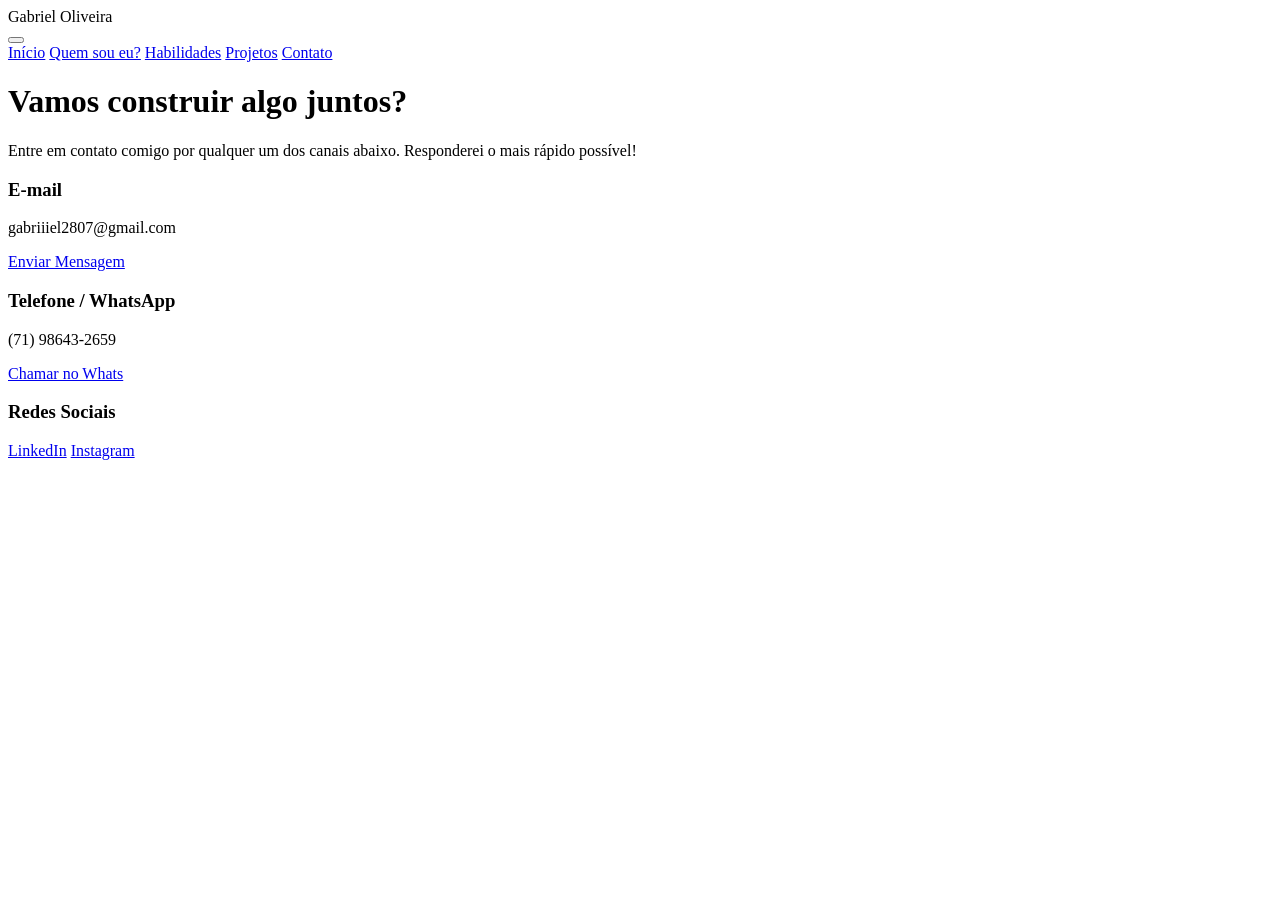
==== contato.html @ ed5ba8eb "Create contato.html" ====
<!DOCTYPE html>
<html lang="pt-BR">
<head>
    <meta charset="UTF-8">
    <meta name="viewport" content="width=device-width, initial-scale=1.0">
    <title>Contato - Gabriel Oliveira</title>
    <link rel="stylesheet" href="style.css">
</head>
<body>
    
    <header class="navbar">
        <div class="logo">Gabriel Oliveira</div>
        
        <button class="menu-btn" aria-label="Menu" onclick="toggleMenu()">
            <span></span>
            <span></span>
            <span></span>
        </button>

        <nav class="menu-links" id="menuLinks">
            <a href="index.html">Início</a>
            <a href="sobre.html">Quem sou eu?</a>
            <a href="habilidades.html">Habilidades</a>
            <a href="projetos.html">Projetos</a>
            <a  href="contato.html" class="active-link">Contato</a>
</nav>
    </header>

    <main class="contact-container">
        <h1>Vamos construir algo juntos?</h1>
        <p class="contact-subtitle">Entre em contato comigo por qualquer um dos canais abaixo. Responderei o mais rápido possível!</p>

        <div class="contact-cards">
            <div class="card">
                <h3>E-mail</h3>
                <p>gabriiiel2807@gmail.com</p>
                <a href="mailto:gabriiiel2807@gmail.com" class="card-btn">Enviar Mensagem</a>
            </div>

            <div class="card">
                <h3>Telefone / WhatsApp</h3>
                <p>(71) 98643-2659</p>
                <a href="https://wa.me/5571986432659" target="_blank" class="card-btn">Chamar no Whats</a>
            </div>

            <div class="card">
                <h3>Redes Sociais</h3>
                <div class="social-links">
                    <a href="https://www.linkedin.com/in/gabriel-oliveira-665851382/" target="_blank">LinkedIn</a>
                    <a href="https://www.instagram.com/biel07s/" target="_blank">Instagram</a>
                </div>
            </div>
        </div>
    </main>

    <script>
        function toggleMenu() {
            const menu = document.getElementById('menuLinks');
            menu.classList.toggle('active');
        }
    </script>
</body>
</html>
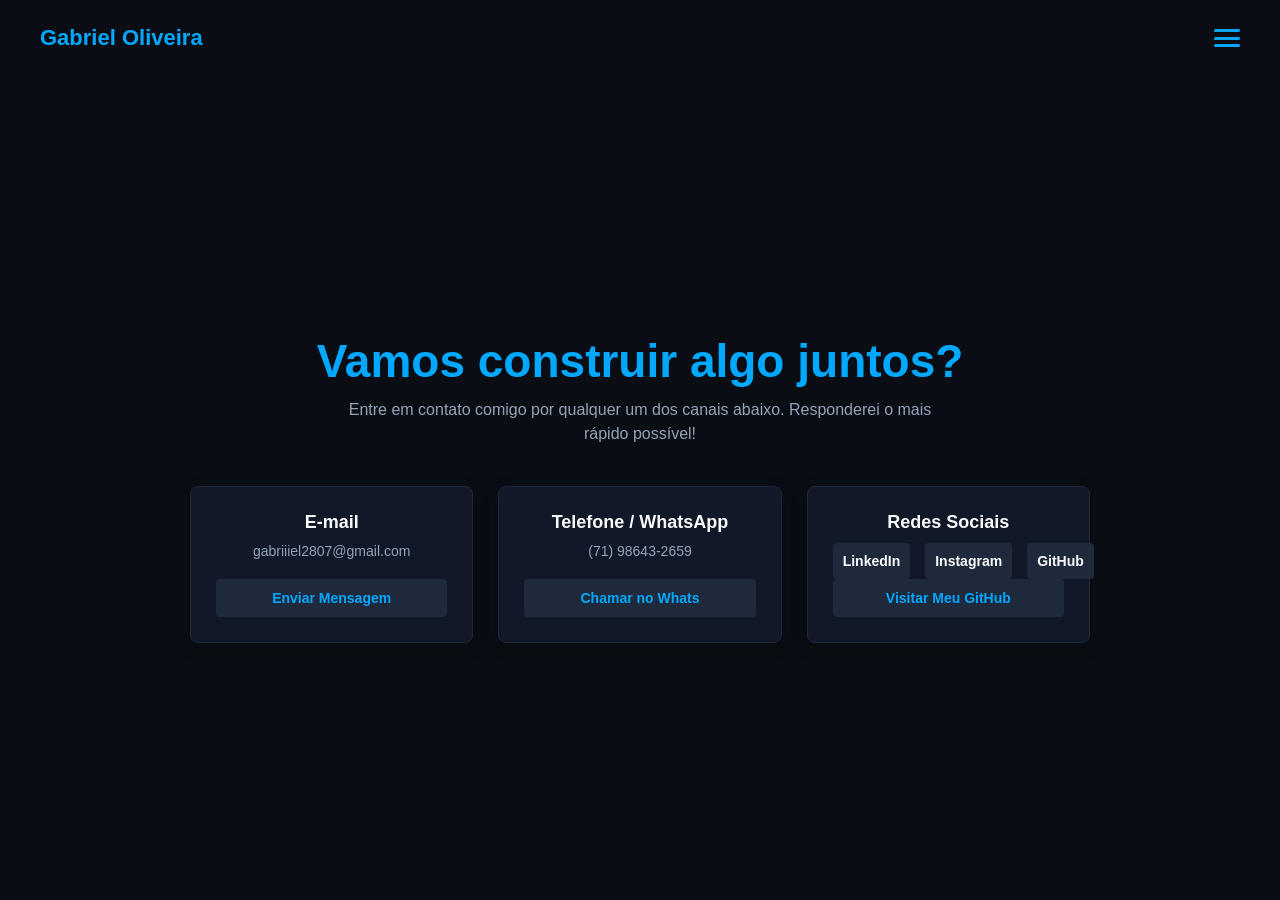
==== commit 30e4da1f: "Update contato.html" ====
--- a/contato.html
+++ b/contato.html
@@ -22,34 +22,59 @@
             <a href="sobre.html">Quem sou eu?</a>
             <a href="habilidades.html">Habilidades</a>
             <a href="projetos.html">Projetos</a>
-            <a  href="contato.html" class="active-link">Contato</a>
-</nav>
+            <a href="contato.html" class="active-link">Contato</a>
+        </nav>
     </header>
 
     <main class="contact-container">
         <h1>Vamos construir algo juntos?</h1>
-        <p class="contact-subtitle">Entre em contato comigo por qualquer um dos canais abaixo. Responderei o mais rápido possível!</p>
+        <p class="contact-subtitle">
+            Entre em contato comigo por qualquer um dos canais abaixo.
+            Responderei o mais rápido possível!
+        </p>
 
         <div class="contact-cards">
+
             <div class="card">
                 <h3>E-mail</h3>
                 <p>gabriiiel2807@gmail.com</p>
-                <a href="mailto:gabriiiel2807@gmail.com" class="card-btn">Enviar Mensagem</a>
+                <a href="mailto:gabriiiel2807@gmail.com" class="card-btn">
+                    Enviar Mensagem
+                </a>
             </div>
 
             <div class="card">
                 <h3>Telefone / WhatsApp</h3>
                 <p>(71) 98643-2659</p>
-                <a href="https://wa.me/5571986432659" target="_blank" class="card-btn">Chamar no Whats</a>
+                <a href="https://wa.me/5571986432659" target="_blank" class="card-btn">
+                    Chamar no Whats
+                </a>
             </div>
 
             <div class="card">
                 <h3>Redes Sociais</h3>
+
                 <div class="social-links">
-                    <a href="https://www.linkedin.com/in/gabriel-oliveira-665851382/" target="_blank">LinkedIn</a>
-                    <a href="https://www.instagram.com/biel07s/" target="_blank">Instagram</a>
+                    <a href="https://www.linkedin.com/in/gabriel-oliveira-665851382/" target="_blank">
+                        LinkedIn
+                    </a>
+
+                    <a href="https://www.instagram.com/biel07s/" target="_blank">
+                        Instagram
+                    </a>
+
+                    
+                    <a href="https://github.com/gbiel0428" target="_blank">
+                        GitHub
+                    </a>
                 </div>
+
+                
+                <a href="https://github.com/gbiel0428" target="_blank" class="card-btn">
+                    Visitar Meu GitHub
+                </a>
             </div>
+
         </div>
     </main>
 
@@ -59,5 +84,6 @@
             menu.classList.toggle('active');
         }
     </script>
+
 </body>
 </html>
--- a/style.css
+++ b/style.css
@@ -0,0 +1,752 @@
+/* ==========================================================================
+   1. RESET PADRÃO & CONFIGURAÇÃO BASE
+   ========================================================================== */
+* {
+  margin: 0;
+  padding: 0;
+  box-sizing: border-box;
+}
+
+body {
+  background-color: #0a0e14;
+  color: #f8fafc;
+  font-family: 'Segoe UI', Tahoma, Geneva, Verdana, sans-serif;
+  min-height: 100vh;
+  display: flex;
+  flex-direction: column;
+}
+
+/* ==========================================================================
+   2. BARRA DE NAVEGAÇÃO & MENU DROPDOWN (ALL SCREENS)
+   ========================================================================== */
+.navbar {
+  display: flex;
+  justify-content: space-between;
+  align-items: center;
+  padding: 25px 40px;
+  background-color: #0a0e14;
+  position: relative;
+}
+
+.logo {
+  color: #00a8ff;
+  font-size: 22px;
+  font-weight: bold;
+}
+
+/* Botão de Menu Hambúrguer */
+.menu-btn {
+  display: flex; 
+  background: none;
+  border: none;
+  cursor: pointer;
+  flex-direction: column;
+  justify-content: space-between;
+  width: 26px;
+  height: 18px;
+  z-index: 10;
+}
+
+.menu-btn span {
+  display: block;
+  height: 3px;
+  width: 100%;
+  background-color: #00a8ff;
+  border-radius: 2px;
+}
+
+/* Caixa do Menu Flutuante */
+.menu-links {
+  display: flex;
+  position: absolute;
+  top: 75px;
+  right: 40px;
+  background-color: #111827;
+  border: 1px solid #1e293b;
+  border-radius: 8px;
+  flex-direction: column;
+  padding: 0px 20px;
+  gap: 20px;
+  min-width: 200px;
+  box-shadow: 0 10px 25px rgba(0, 0, 0, 0.5);
+  z-index: 9;
+  
+  /* Animação de descida suave */
+  max-height: 0;
+  opacity: 0;
+  overflow: hidden;
+  pointer-events: none;
+  transition: max-height 0.5s ease-in-out, opacity 0.4s ease-in-out, padding 0.5s ease-in-out;
+}
+
+/* Classe ativada pelo JavaScript */
+.menu-links.active {
+  max-height: 400px;
+  opacity: 1;
+  padding: 20px;
+  pointer-events: auto;
+}
+
+.menu-links a {
+  color: #94a3b8;
+  text-decoration: none;
+  font-size: 16px;
+  font-weight: 500;
+  transition: all 0.2s ease-in-out;
+}
+
+.menu-links a:hover,
+.menu-links a.active-link {
+  color: #00a8ff;
+}
+
+/* ==========================================================================
+   3. ESTRUTURA DA PÁGINA INICIAL (HERO NOVO)
+   ========================================================================== */
+.container {
+  flex: 1;
+  display: flex;
+  flex-direction: column;
+  justify-content: center;
+  align-items: center;
+  text-align: center;
+  padding: 40px 24px;
+}
+
+.hero-content {
+  display: flex;
+  flex-direction: column;
+  align-items: center;
+  gap: 25px;
+  animation: fadeIn 1s ease-in-out;
+}
+
+/* Estilo do Avatar/Foto de Perfil */
+.hero-image img {
+  width: 160px;
+  height: 160px;
+  border-radius: 50%;
+  object-fit: cover;
+  border: 3px solid #00a8ff;
+  box-shadow: 0 0 20px rgba(0, 168, 255, 0.2);
+  background-color: #1e293b; 
+  transition: transform 0.3s ease, box-shadow 0.3s ease;
+}
+
+.hero-image img:hover {
+  transform: translateY(-8px);
+  box-shadow: 0 0 35px rgba(0, 168, 255, 0.5);
+}
+
+.hero-text h1 {
+  font-size: clamp(38px, 8vw, 56px);
+  color: #00a8ff;
+  margin-bottom: 15px;
+}
+
+.hero-text h2 {
+  font-size: clamp(18px, 4vw, 22px);
+  color: #94a3b8;
+  font-weight: 400;
+  max-width: 600px;
+  margin-bottom: 25px;
+  line-height: 1.6;
+}
+
+.highlight {
+  color: #f8fafc;
+}
+
+/* Área dos Botões */
+.hero-buttons {
+  display: flex;
+  flex-wrap: wrap;
+  gap: 15px;
+  justify-content: center;
+  margin-top: 15px;
+}
+
+.contact-btn {
+  display: inline-block;
+  background-color: transparent;
+  border: 2px solid #00a8ff;
+  color: #00a8ff;
+  padding: 14px 32px;
+  font-size: 16px;
+  font-weight: bold;
+  border-radius: 6px;
+  cursor: pointer;
+  text-decoration: none;
+  transition: all 0.2s ease-in-out;
+}
+
+.contact-btn:hover {
+  background-color: #00a8ff;
+  color: #0a0e14;
+  transform: translateY(-3px);
+  box-shadow: 0 8px 20px rgba(0, 168, 255, 0.4);
+}
+
+.secondary-btn {
+  display: inline-block;
+  background-color: #1e293b;
+  border: 2px solid #1e293b;
+  color: #94a3b8;
+  padding: 14px 32px;
+  font-size: 16px;
+  font-weight: bold;
+  border-radius: 6px;
+  cursor: pointer;
+  text-decoration: none;
+  transition: all 0.2s ease-in-out;
+}
+
+.secondary-btn:hover {
+  background-color: #28364a;
+  border-color: #28364a;
+  color: #f8fafc;
+  transform: translateY(-3px);
+}
+
+/* ==========================================================================
+   4. SEÇÃO QUEM SOU EU
+   ========================================================================== */
+.about-container {
+  flex: 1;
+  display: flex;
+  justify-content: center;
+  align-items: center;
+  padding: 60px 24px;
+  width: 100%;
+}
+
+.about-content {
+  max-width: 800px;
+  width: 100%;
+  background-color: #111827;
+  border: 1px solid #1e293b;
+  border-radius: 12px;
+  padding: 40px;
+  box-shadow: 0 4px 20px rgba(0, 0, 0, 0.4);
+  text-align: left;
+}
+
+.about-content h2 {
+  font-size: clamp(28px, 5vw, 36px);
+  color: #00a8ff;
+  margin-bottom: 25px;
+}
+
+.about-content p {
+  color: #94a3b8;
+  font-size: 16px;
+  line-height: 1.7;
+  margin-bottom: 20px;
+}
+
+.about-content strong {
+  color: #f8fafc;
+}
+
+.objective-box {
+  background-color: #1e293b;
+  border-left: 4px solid #00a8ff;
+  padding: 25px;
+  border-radius: 0 8px 8px 0;
+  margin-top: 35px;
+}
+
+.objective-box h3 {
+  color: #00a8ff;
+  font-size: 18px;
+  margin-bottom: 12px;
+  font-weight: 600;
+}
+
+.objective-box p {
+  margin-bottom: 0;
+  color: #f8fafc;
+  font-style: italic;
+}
+
+/* ==========================================================================
+   5. SEÇÃO DE HABILIDADES
+   ========================================================================== */
+.skills-container {
+  flex: 1;
+  display: flex;
+  flex-direction: column;
+  align-items: center;
+  justify-content: center;
+  padding: 60px 24px;
+  text-align: center;
+}
+
+.skills-container h1 {
+  font-size: clamp(32px, 6vw, 46px);
+  color: #00a8ff;
+  margin-bottom: 10px;
+}
+
+.skills-subtitle {
+  color: #94a3b8;
+  font-size: 16px;
+  max-width: 750px;
+  margin-bottom: 45px;
+  line-height: 1.6;
+}
+
+.skills-grid {
+  display: flex;
+  flex-wrap: wrap;
+  gap: 30px;
+  justify-content: center;
+  width: 100%;
+  max-width: 950px;
+}
+
+.skills-card {
+  background-color: #111827;
+  border: 1px solid #1e293b;
+  border-radius: 12px;
+  padding: 35px;
+  flex: 1;
+  min-width: 300px;
+  text-align: left;
+  box-shadow: 0 4px 15px rgba(0, 0, 0, 0.3);
+  transition: transform 0.3s ease;
+}
+
+.skills-card:hover {
+  transform: translateY(-5px);
+}
+
+.skills-card h3 {
+  color: #00a8ff;
+  font-size: 20px;
+  margin-bottom: 20px;
+  border-bottom: 1px solid #1e293b;
+  padding-bottom: 10px;
+}
+
+.skills-list {
+  list-style: none;
+}
+
+.skills-list li {
+  color: #94a3b8;
+  font-size: 15px;
+  line-height: 1.6;
+  margin-bottom: 15px;
+  position: relative;
+  padding-left: 20px;
+}
+
+.skills-list li::before {
+  content: "▹";
+  position: absolute;
+  left: 0;
+  color: #00a8ff;
+  font-weight: bold;
+}
+
+/* ==========================================================================
+   6. SEÇÃO DE PROJETOS
+   ========================================================================== */
+.projects-container {
+  flex: 1;
+  display: flex;
+  flex-direction: column;
+  align-items: center;
+  justify-content: center;
+  padding: 60px 24px;
+  text-align: center;
+}
+
+.projects-container h1 {
+  font-size: clamp(32px, 6vw, 46px);
+  color: #00a8ff;
+  margin-bottom: 10px;
+}
+
+.projects-subtitle {
+  color: #94a3b8;
+  font-size: 16px;
+  max-width: 700px;
+  margin-bottom: 45px;
+  line-height: 1.6;
+}
+
+.projects-grid {
+  width: 100%;
+}
+
+.project-card.single-project {
+  background-color: #111827;
+  border: 2px dashed #00a8ff;
+  border-radius: 12px;
+  padding: 50px 30px;
+  display: flex;
+  justify-content: center;
+  align-items: center;
+  min-height: 180px; 
+  box-shadow: 0 4px 20px rgba(0, 168, 255, 0.1);
+  transition: transform 0.3s ease, box-shadow 0.3s ease;
+}
+
+.project-card.single-project:hover {
+  transform: translateY(-5px);
+  box-shadow: 0 8px 25px rgba(0, 168, 255, 0.25);
+}
+
+.project-status-badge {
+  background-color: rgba(234, 179, 8, 0.15);
+  color: #eab308;
+  font-size: 14px;
+  font-weight: bold;
+  padding: 10px 20px;
+  border-radius: 6px;
+  letter-spacing: 2px;
+  border: 1px solid rgba(234, 179, 8, 0.3);
+  text-align: center;
+  animation: pulse 2s infinite;
+}
+
+@keyframes pulse {
+  0% { opacity: 0.7; }
+  50% { opacity: 1; }
+  100% { opacity: 0.7; }
+}
+
+/* ==========================================================================
+   7. SEÇÃO DE CONTATO
+   ========================================================================== */
+.contact-container {
+  flex: 1;
+  display: flex;
+  flex-direction: column;
+  align-items: center;
+  justify-content: center;
+  padding: 60px 24px;
+  text-align: center;
+}
+
+.contact-container h1 {
+  font-size: clamp(32px, 6vw, 46px);
+  color: #00a8ff;
+  margin-bottom: 10px;
+}
+
+.contact-subtitle {
+  color: #94a3b8;
+  font-size: 16px;
+  max-width: 600px;
+  margin-bottom: 40px;
+  line-height: 1.5;
+}
+
+.contact-cards {
+  display: flex;
+  flex-wrap: wrap;
+  gap: 25px;
+  justify-content: center;
+  width: 100%;
+  max-width: 900px;
+}
+
+.card {
+  background-color: #111827;
+  border: 1px solid #1e293b;
+  border-radius: 8px;
+  padding: 25px;
+  flex: 1;
+  min-width: 260px;
+  max-width: 300px;
+  display: flex;
+  flex-direction: column;
+  justify-content: space-between;
+  align-items: center;
+  box-shadow: 0 4px 15px rgba(0, 0, 0, 0.3);
+  transition: transform 0.3s ease, border-color 0.3s ease;
+}
+
+.card:hover {
+  transform: translateY(-5px);
+  border-color: #00a8ff;
+}
+
+.card h3 {
+  color: #f8fafc;
+  font-size: 18px;
+  margin-bottom: 10px;
+}
+
+.card p {
+  color: #94a3b8;
+  font-size: 14px;
+  margin-bottom: 20px;
+  word-break: break-all;
+}
+
+.card-btn {
+  display: inline-block;
+  background-color: #1e293b;
+  color: #00a8ff;
+  border: 1px solid #1e293b;
+  padding: 10px 20px;
+  font-size: 14px;
+  font-weight: 600;
+  border-radius: 4px;
+  text-decoration: none;
+  width: 100%;
+  transition: all 0.2s ease-in-out;
+  text-align: center;
+}
+
+.card-btn:hover {
+  background-color: #00a8ff;
+  color: #0a0e14;
+}
+
+.social-links {
+  display: flex;
+  gap: 15px;
+  width: 100%;
+}
+
+.social-links a {
+  flex: 1;
+  text-align: center;
+  background-color: #1e293b;
+  color: #f8fafc;
+  padding: 10px;
+  border-radius: 4px;
+  text-decoration: none;
+  font-size: 14px;
+  font-weight: 600;
+  transition: all 0.2s ease-in-out;
+}
+
+.social-links a:hover {
+  background-color: #00a8ff;
+  color: #0a0e14;
+}
+
+/* ==========================================================================
+   8. ANIMAÇÕES & EFEITOS DE CLIQUE (:ACTIVE)
+   ========================================================================== */
+.menu-links a:active {
+  transform: scale(0.95);
+  color: #0088cc !important;
+}
+
+.contact-btn:active, 
+.secondary-btn:active,
+.card-btn:active {
+  transform: translateY(1px) scale(0.98) !important;
+  box-shadow: 0 2px 8px rgba(0, 168, 255, 0.2) !important;
+  background-color: #0088cc !important;
+  border-color: #0088cc !important;
+}
+
+.social-links a:active {
+  transform: scale(0.96);
+  background-color: #0088cc !important;
+  color: #0a0e14 !important;
+}
+
+/* Mãozinha acenando */
+.wave {
+  display: inline-block;
+  animation: wave-animation 2.5s infinite;
+  transform-origin: 70% 70%;
+}
+
+@keyframes wave-animation {
+  0% { transform: rotate(0deg) }
+  10% { transform: rotate(14deg) }
+  20% { transform: rotate(-8deg) }
+  30% { transform: rotate(14deg) }
+  40% { transform: rotate(-4deg) }
+  50% { transform: rotate(10deg) }
+  60% { transform: rotate(0deg) }
+  100% { transform: rotate(0deg) }
+}
+
+/* Efeito de entrada suave da página */
+@keyframes fadeIn {
+  from { opacity: 0; transform: translateY(20px); }
+  to { opacity: 1; transform: translateY(0); }
+}
+
+/* ==========================================================================
+   9. RESPONSIVIDADE (AJUSTES PARA CELULAR)
+   ========================================================================== */
+@media (max-width: 768px) {
+  .navbar {
+    padding: 20px 24px;
+  }
+  
+  .menu-links {
+    right: 24px;
+  }
+
+  .about-content {
+    padding: 25px 20px;
+  }
+
+  .contact-cards {
+    flex-direction: column;
+    align-items: center;
+  }
+  
+  .card {
+    width: 100%;
+    max-width: 100%;
+  }
+}
+
+/* ==========================================================================
+   6. SEÇÃO DE PROJETOS (ATUALIZADA)
+   ========================================================================== */
+.projects-container {
+  flex: 1;
+  display: flex;
+  flex-direction: column;
+  align-items: center;
+  justify-content: center;
+  padding: 60px 24px;
+  text-align: center;
+}
+
+.projects-container h1 {
+  font-size: clamp(32px, 6vw, 46px);
+  color: #00a8ff;
+  margin-bottom: 10px;
+}
+
+.projects-subtitle {
+  color: #94a3b8;
+  font-size: 16px;
+  max-width: 700px;
+  margin-bottom: 45px;
+  line-height: 1.6;
+}
+
+/* Grid Responsiva e Inteligente */
+.projects-grid {
+  display: grid;
+  grid-template-columns: repeat(auto-fit, minmax(280px, 1fr));
+  gap: 30px;
+  width: 100%;
+  max-width: 1000px;
+  margin: 0 auto;
+}
+
+/* Cartão Padrão de Projeto */
+.project-card {
+  background-color: #111827;
+  border: 1px solid #1e293b;
+  border-radius: 12px;
+  padding: 30px;
+  display: flex;
+  flex-direction: column;
+  align-items: flex-start;
+  text-align: left;
+  box-shadow: 0 4px 15px rgba(0, 0, 0, 0.3);
+  transition: transform 0.3s ease, border-color 0.3s ease;
+}
+
+.project-card:hover {
+  transform: translateY(-5px);
+  border-color: #00a8ff;
+}
+
+/* Destaque para o Projeto Principal */
+.project-card.principal-project {
+  border: 2px dashed #00a8ff;
+  background-color: rgba(0, 168, 255, 0.02);
+}
+
+.card-header {
+  margin-bottom: 15px;
+}
+
+/* Etiquetas/Badges */
+.badge {
+  font-size: 11px;
+  font-weight: bold;
+  padding: 4px 10px;
+  border-radius: 4px;
+  letter-spacing: 1px;
+}
+
+.badge-dev {
+  background-color: rgba(234, 179, 8, 0.15);
+  color: #eab308;
+  border: 1px solid rgba(234, 179, 8, 0.3);
+  animation: pulse 2s infinite;
+}
+
+.badge-js {
+  background-color: rgba(0, 168, 255, 0.15);
+  color: #00a8ff;
+  border: 1px solid rgba(0, 168, 255, 0.3);
+}
+
+.project-card h3 {
+  color: #f8fafc;
+  font-size: 20px;
+  margin-bottom: 12px;
+}
+
+.project-card p {
+  color: #94a3b8;
+  font-size: 14px;
+  line-height: 1.6;
+  margin-bottom: 20px;
+  flex: 1; /* Força o botão a ir para o rodapé */
+}
+
+/* Tags de Tecnologias */
+.tech-tags {
+  display: flex;
+  flex-wrap: wrap;
+  gap: 8px;
+  margin-bottom: 20px;
+}
+
+.tech-tags span {
+  background-color: #1e293b;
+  color: #f8fafc;
+  font-size: 12px;
+  padding: 4px 10px;
+  border-radius: 4px;
+}
+
+/* Botão do Repositório */
+.project-link-btn {
+  display: inline-block;
+  background-color: #1e293b;
+  color: #00a8ff;
+  border: 1px solid #1e293b;
+  padding: 10px 16px;
+  font-size: 14px;
+  font-weight: 600;
+  border-radius: 6px;
+  text-decoration: none;
+  width: 100%;
+  text-align: center;
+  transition: all 0.2s ease-in-out;
+}
+
+.project-link-btn:hover {
+  background-color: #00a8ff;
+  color: #0a0e14;
+}
+
+@keyframes pulse {
+  0% { opacity: 0.7; }
+  50% { opacity: 1; }
+  100% { opacity: 0.7; }
+}
